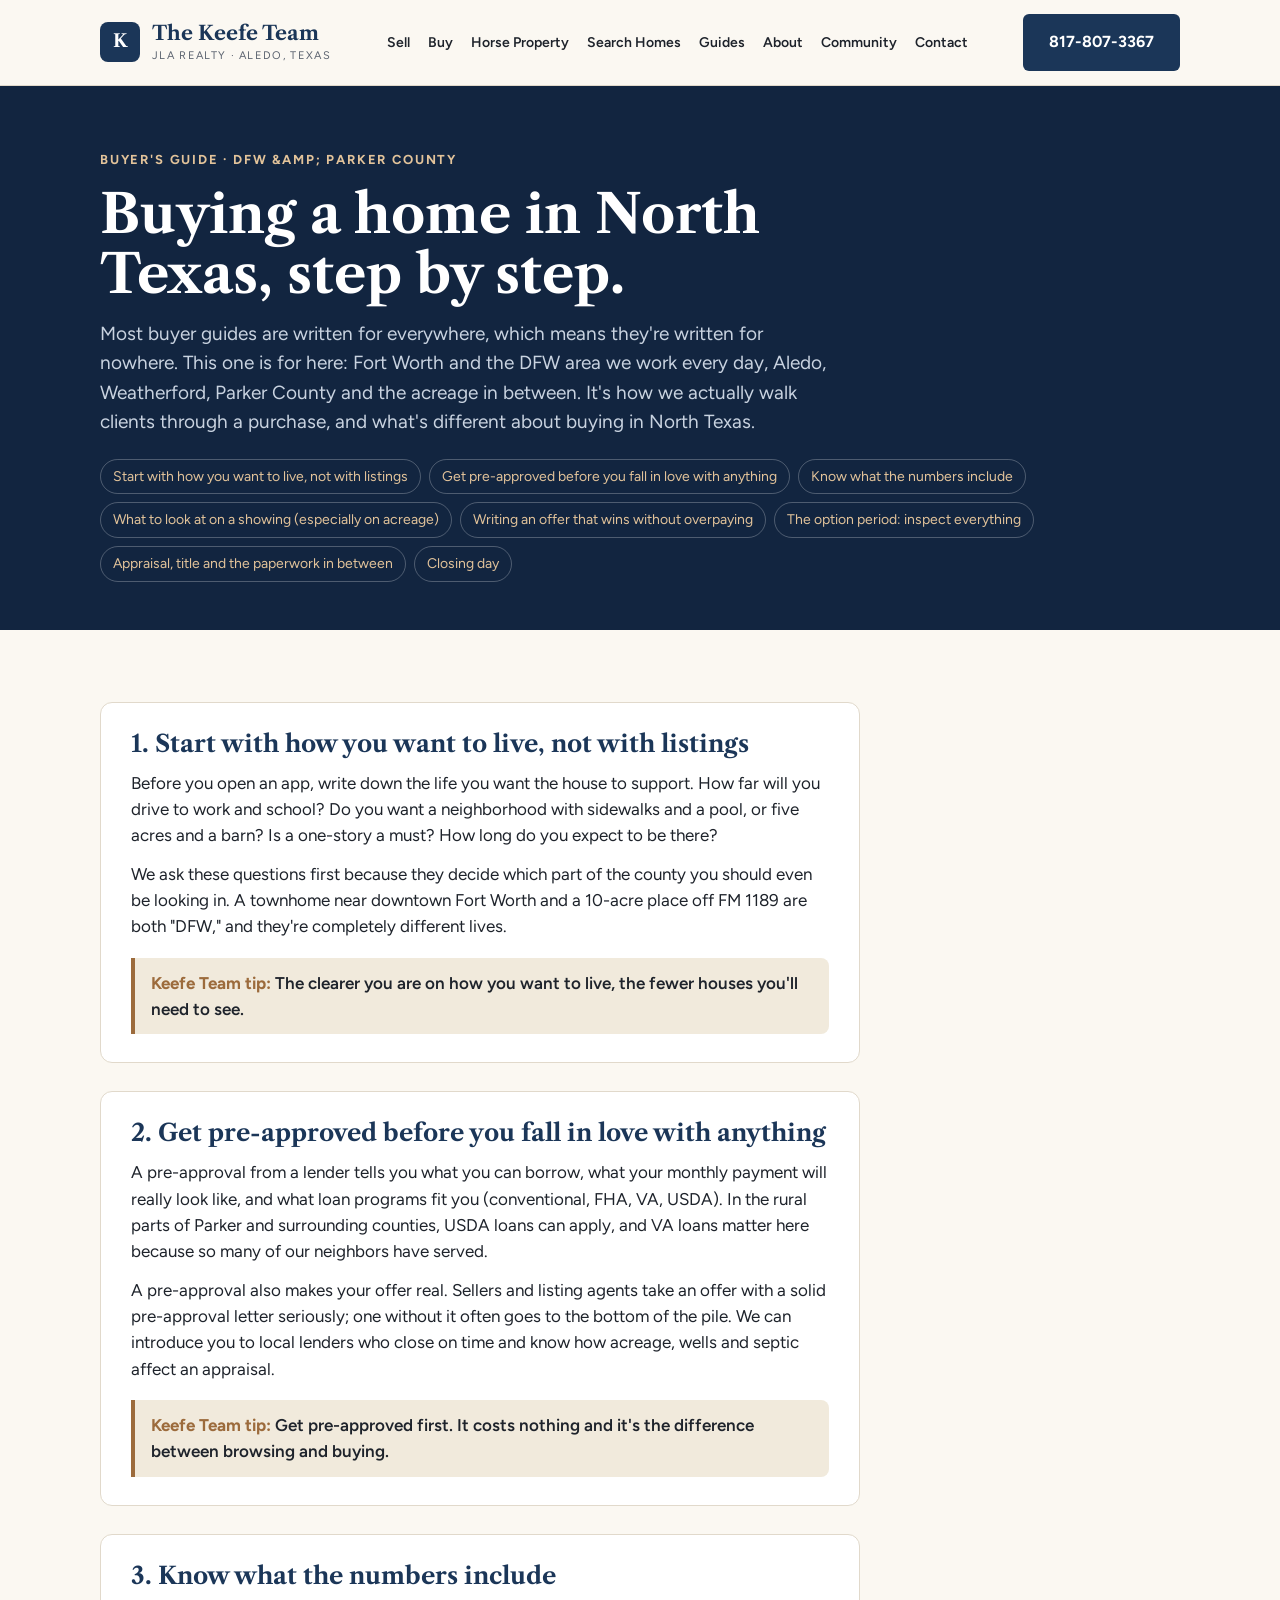
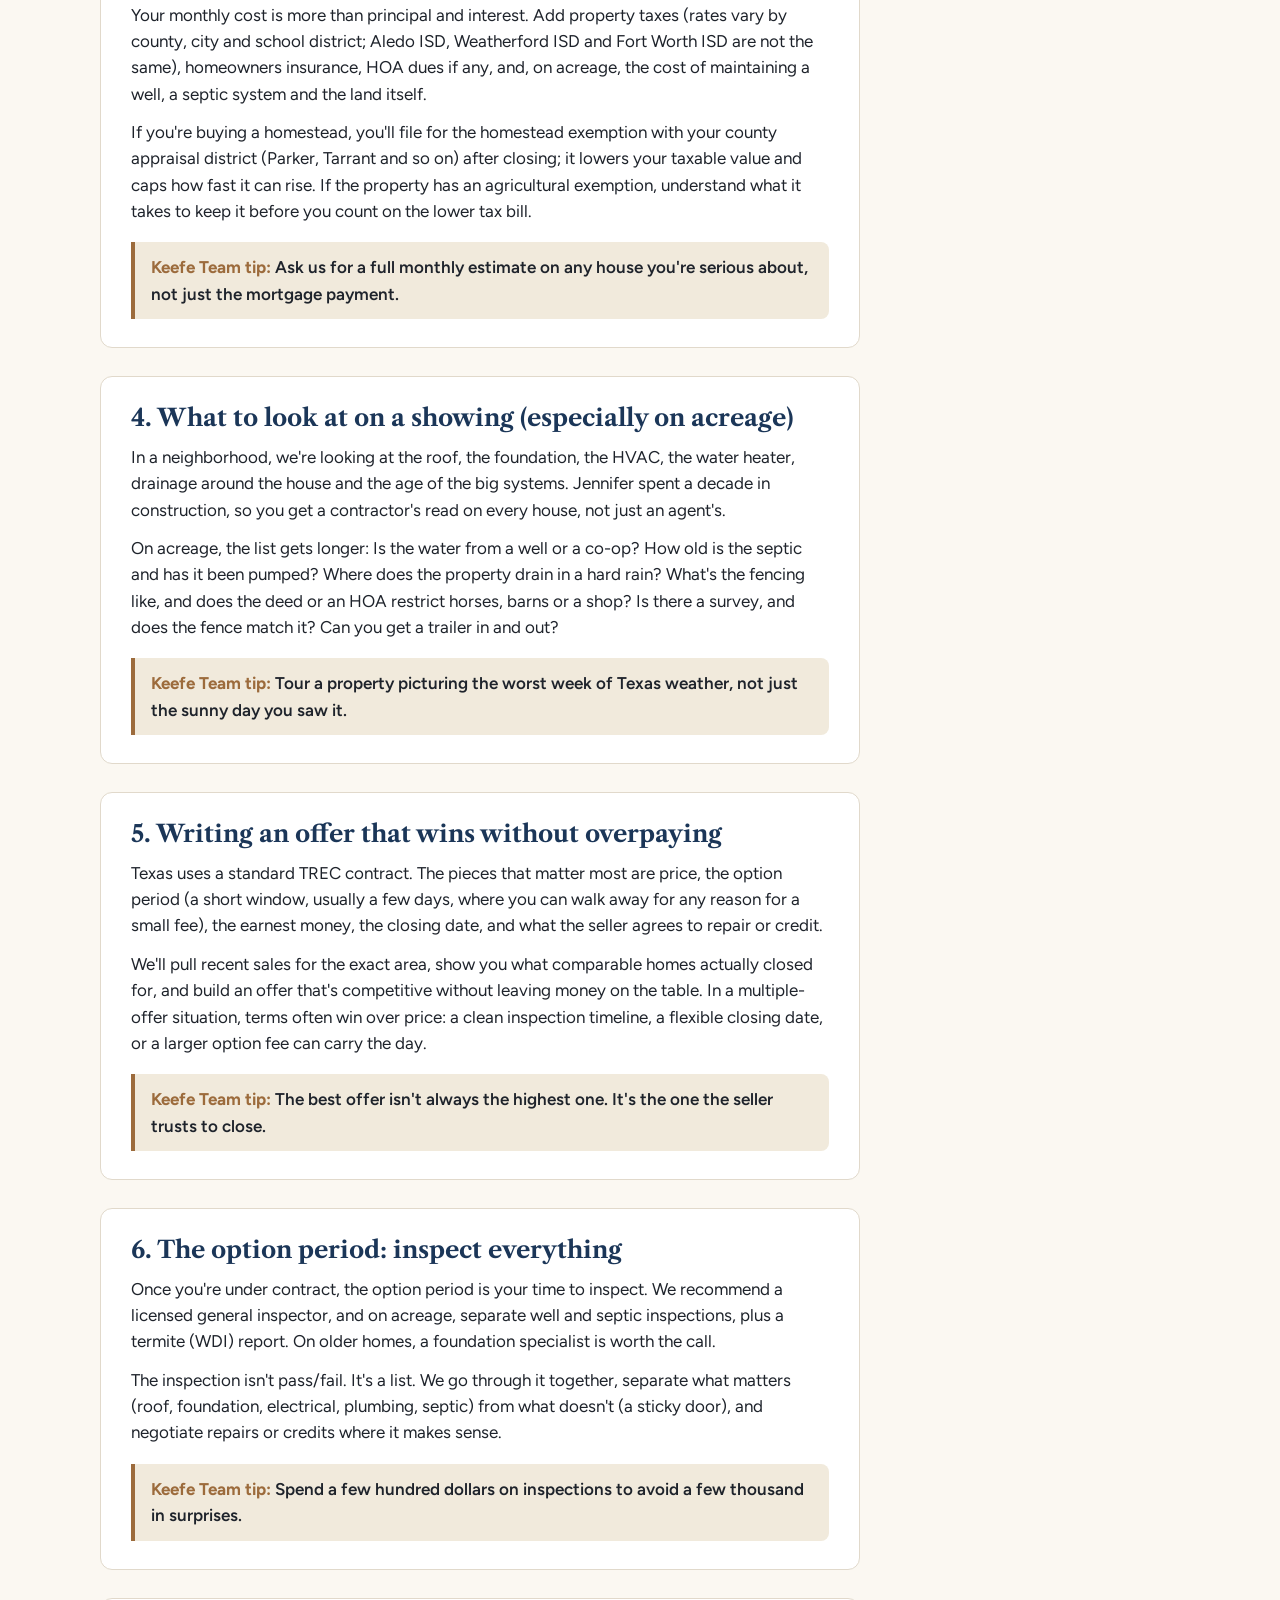
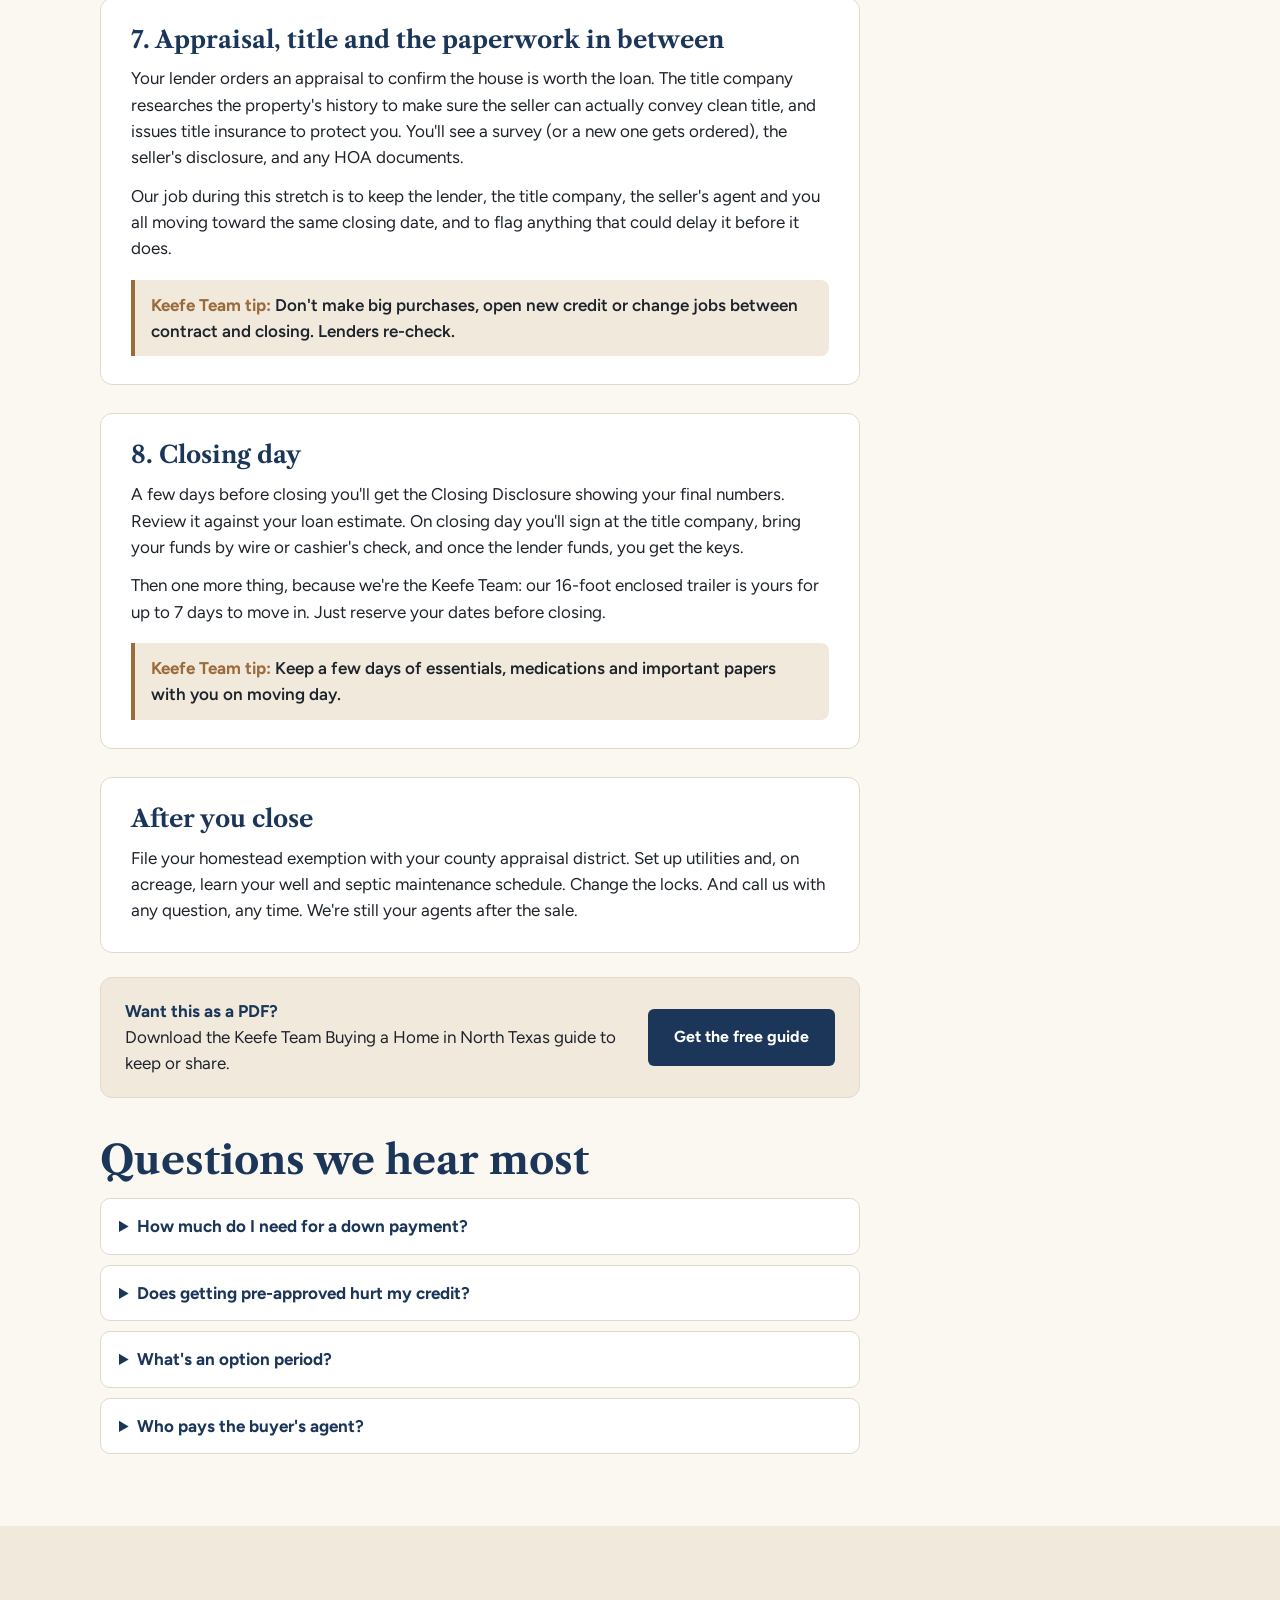
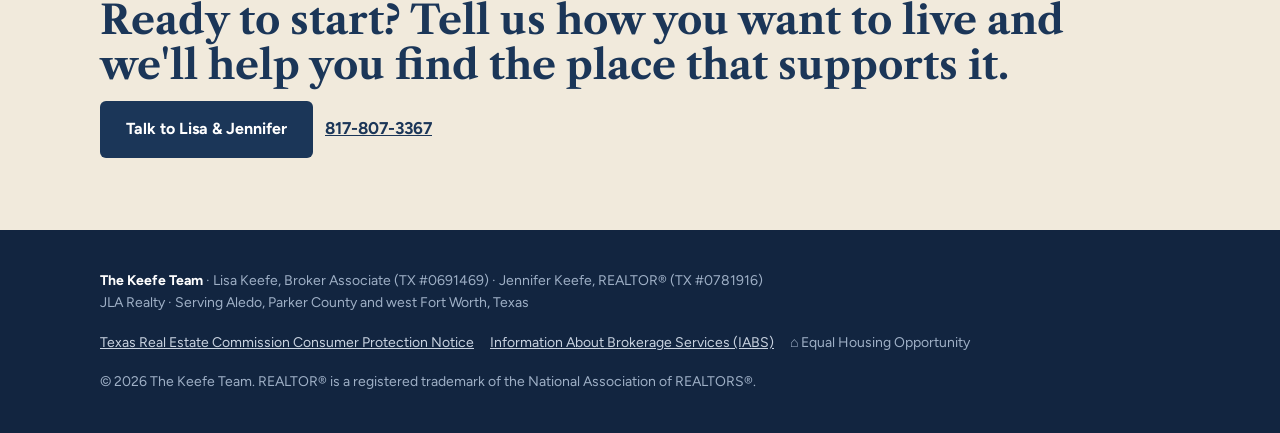
==== buying.html @ 13753e3a "Keefe Team guides: buying, selling, first-horse pages + PDFs; resources hub; Lisa bio Replace JLA bu" ====
<!doctype html>
<html lang="en">
<head>
<meta charset="utf-8">
<!-- Google tag (gtag.js) -->
<script async src="https://www.googletagmanager.com/gtag/js?id=G-CBQDJ9P7MZ"></script>
<script>window.dataLayer=window.dataLayer||[];function gtag(){dataLayer.push(arguments);}gtag('js',new Date());gtag('config','G-CBQDJ9P7MZ');</script>
<meta name="viewport" content="width=device-width, initial-scale=1, viewport-fit=cover">
<title>Buying a Home in North Texas | The Keefe Team</title>
<meta name="description" content="How buying a home works in Fort Worth, Aledo, Weatherford, Parker County and across DFW, from pre-approval to closing day. A step-by-step guide from Lisa and Jennifer Keefe, JLA Realty.">
<meta property="og:type" content="website">
<meta property="og:site_name" content="The Keefe Team">
<meta property="og:title" content="Buying a Home in North Texas | The Keefe Team">
<meta property="og:description" content="How buying a home works in Fort Worth, Aledo, Weatherford, Parker County and across DFW, from pre-approval to closing day. A step-by-step guide from L">
<meta property="og:image" content="https://keefeteamrealty.com/img/og-keefe-team.jpg">
<meta property="og:image:width" content="1200">
<meta property="og:image:height" content="630">
<meta name="twitter:card" content="summary_large_image">
<link rel="canonical" href="https://keefeteamrealty.com/buying">
<link rel="preconnect" href="https://fonts.googleapis.com">
<link rel="stylesheet" href="https://fonts.googleapis.com/css2?family=Libre+Caslon+Text:ital,wght@0,400;0,700;1,400&family=Figtree:wght@400;500;600;700&display=swap">
<link rel="stylesheet" href="/site.css">
<style>
.tips{display:grid;gap:28px;max-width:760px}
.tip{background:var(--white);border:1px solid var(--line);border-radius:12px;padding:28px 30px;display:grid;gap:12px}
.tip h3{color:var(--navy);font-size:24px}
.tip p{color:var(--ink)}
.tip .callout{margin-top:6px;background:var(--cream);border-left:4px solid var(--leather);padding:12px 16px;border-radius:0 8px 8px 0;font-weight:600}
.tip .callout b{color:var(--leather)}
.page-hero{background:var(--navy-deep);color:#fff}
.page-hero .in{padding-block:64px 48px;display:grid;gap:14px}
.page-hero h1{color:#fff;font-size:clamp(34px,5vw,54px)}
.page-hero p{color:#C9D3E0;font-size:19px;max-width:62ch}
.toc{display:flex;flex-wrap:wrap;gap:8px;margin-top:8px}
.toc a{font-size:14px;color:#E2C39A;text-decoration:none;border:1px solid rgba(255,255,255,.25);padding:6px 12px;border-radius:999px}
.guides{display:grid;gap:24px}
.guide{background:var(--white);border:1px solid var(--line);border-radius:12px;padding:28px;display:grid;gap:10px;align-content:start}
.guide .tag{font-size:12px;font-weight:700;letter-spacing:.1em;text-transform:uppercase;color:var(--leather)}
.guide p{color:var(--muted)}
.dl{display:grid;gap:12px}
.dl a{display:block;background:var(--cream);border:1px solid var(--line);padding:14px 18px;border-radius:8px;text-decoration:none;font-weight:700;color:var(--navy)}
#guidegrid{display:grid;grid-template-columns:1fr 1fr;gap:40px;align-items:start}
@media (max-width:860px){#guidegrid{grid-template-columns:1fr}}
.faq{display:grid;gap:10px;max-width:760px}.faq details{background:var(--white);border:1px solid var(--line);border-radius:10px;padding:14px 18px}.faq summary{font-weight:700;color:var(--navy);cursor:pointer}.faq p{margin-top:8px;color:var(--ink)}.dlbox{background:var(--cream);border:1px solid var(--line);border-radius:12px;padding:20px 24px;max-width:760px;display:flex;gap:16px;align-items:center;flex-wrap:wrap;margin-top:24px}.dlbox b{color:var(--navy)}</style>
</head>
<body>
<nav>
  <div class="in">
    <a class="brand" href="/"><span class="mark">K</span><span><b>The Keefe Team</b><small>JLA Realty · Aledo, Texas</small></span></a>
    <ul>
      <li><a href="/#sell">Sell</a></li><li><a href="/#buy">Buy</a></li><li><a href="/horse-property">Horse Property</a></li><li><a href="https://lisakeefe.realtor" target="_blank" rel="noopener">Search Homes</a></li><li><a href="/resources">Guides</a></li><li><a href="/#about">About</a></li><li><a href="/#community">Community</a></li><li><a href="/#contact">Contact</a></li>
    </ul>
    <a class="btn navy call" href="tel:8178073367">817-807-3367</a>
  </div>
</nav>
<header class="page-hero">
  <div class="in">
    <div class="eyebrow" style="color:#E2C39A">Buyer&#x27;s guide · DFW &amp;amp; Parker County</div>
    <h1>Buying a home in North Texas, step by step.</h1>
    <p>Most buyer guides are written for everywhere, which means they&#x27;re written for nowhere. This one is for here: Fort Worth and the DFW area we work every day, Aledo, Weatherford, Parker County and the acreage in between. It&#x27;s how we actually walk clients through a purchase, and what&#x27;s different about buying in North Texas.</p>
    <div class="toc"><a href="#s0">Start with how you want to live, not with listings</a><a href="#s1">Get pre-approved before you fall in love with anything</a><a href="#s2">Know what the numbers include</a><a href="#s3">What to look at on a showing (especially on acreage)</a><a href="#s4">Writing an offer that wins without overpaying</a><a href="#s5">The option period: inspect everything</a><a href="#s6">Appraisal, title and the paperwork in between</a><a href="#s7">Closing day</a></div>
  </div>
</header>
<section class="band">
  <div class="in">
    <div class="tips">
<article class="tip" id="s0"><h3>1. Start with how you want to live, not with listings</h3><p>Before you open an app, write down the life you want the house to support. How far will you drive to work and school? Do you want a neighborhood with sidewalks and a pool, or five acres and a barn? Is a one-story a must? How long do you expect to be there?</p><p>We ask these questions first because they decide which part of the county you should even be looking in. A townhome near downtown Fort Worth and a 10-acre place off FM 1189 are both &quot;DFW,&quot; and they&#x27;re completely different lives.</p><div class="callout"><b>Keefe Team tip:</b> The clearer you are on how you want to live, the fewer houses you&#x27;ll need to see.</div></article>
<article class="tip" id="s1"><h3>2. Get pre-approved before you fall in love with anything</h3><p>A pre-approval from a lender tells you what you can borrow, what your monthly payment will really look like, and what loan programs fit you (conventional, FHA, VA, USDA). In the rural parts of Parker and surrounding counties, USDA loans can apply, and VA loans matter here because so many of our neighbors have served.</p><p>A pre-approval also makes your offer real. Sellers and listing agents take an offer with a solid pre-approval letter seriously; one without it often goes to the bottom of the pile. We can introduce you to local lenders who close on time and know how acreage, wells and septic affect an appraisal.</p><div class="callout"><b>Keefe Team tip:</b> Get pre-approved first. It costs nothing and it&#x27;s the difference between browsing and buying.</div></article>
<article class="tip" id="s2"><h3>3. Know what the numbers include</h3><p>Your monthly cost is more than principal and interest. Add property taxes (rates vary by county, city and school district; Aledo ISD, Weatherford ISD and Fort Worth ISD are not the same), homeowners insurance, HOA dues if any, and, on acreage, the cost of maintaining a well, a septic system and the land itself.</p><p>If you&#x27;re buying a homestead, you&#x27;ll file for the homestead exemption with your county appraisal district (Parker, Tarrant and so on) after closing; it lowers your taxable value and caps how fast it can rise. If the property has an agricultural exemption, understand what it takes to keep it before you count on the lower tax bill.</p><div class="callout"><b>Keefe Team tip:</b> Ask us for a full monthly estimate on any house you&#x27;re serious about, not just the mortgage payment.</div></article>
<article class="tip" id="s3"><h3>4. What to look at on a showing (especially on acreage)</h3><p>In a neighborhood, we&#x27;re looking at the roof, the foundation, the HVAC, the water heater, drainage around the house and the age of the big systems. Jennifer spent a decade in construction, so you get a contractor&#x27;s read on every house, not just an agent&#x27;s.</p><p>On acreage, the list gets longer: Is the water from a well or a co-op? How old is the septic and has it been pumped? Where does the property drain in a hard rain? What&#x27;s the fencing like, and does the deed or an HOA restrict horses, barns or a shop? Is there a survey, and does the fence match it? Can you get a trailer in and out?</p><div class="callout"><b>Keefe Team tip:</b> Tour a property picturing the worst week of Texas weather, not just the sunny day you saw it.</div></article>
<article class="tip" id="s4"><h3>5. Writing an offer that wins without overpaying</h3><p>Texas uses a standard TREC contract. The pieces that matter most are price, the option period (a short window, usually a few days, where you can walk away for any reason for a small fee), the earnest money, the closing date, and what the seller agrees to repair or credit.</p><p>We&#x27;ll pull recent sales for the exact area, show you what comparable homes actually closed for, and build an offer that&#x27;s competitive without leaving money on the table. In a multiple-offer situation, terms often win over price: a clean inspection timeline, a flexible closing date, or a larger option fee can carry the day.</p><div class="callout"><b>Keefe Team tip:</b> The best offer isn&#x27;t always the highest one. It&#x27;s the one the seller trusts to close.</div></article>
<article class="tip" id="s5"><h3>6. The option period: inspect everything</h3><p>Once you&#x27;re under contract, the option period is your time to inspect. We recommend a licensed general inspector, and on acreage, separate well and septic inspections, plus a termite (WDI) report. On older homes, a foundation specialist is worth the call.</p><p>The inspection isn&#x27;t pass/fail. It&#x27;s a list. We go through it together, separate what matters (roof, foundation, electrical, plumbing, septic) from what doesn&#x27;t (a sticky door), and negotiate repairs or credits where it makes sense.</p><div class="callout"><b>Keefe Team tip:</b> Spend a few hundred dollars on inspections to avoid a few thousand in surprises.</div></article>
<article class="tip" id="s6"><h3>7. Appraisal, title and the paperwork in between</h3><p>Your lender orders an appraisal to confirm the house is worth the loan. The title company researches the property&#x27;s history to make sure the seller can actually convey clean title, and issues title insurance to protect you. You&#x27;ll see a survey (or a new one gets ordered), the seller&#x27;s disclosure, and any HOA documents.</p><p>Our job during this stretch is to keep the lender, the title company, the seller&#x27;s agent and you all moving toward the same closing date, and to flag anything that could delay it before it does.</p><div class="callout"><b>Keefe Team tip:</b> Don&#x27;t make big purchases, open new credit or change jobs between contract and closing. Lenders re-check.</div></article>
<article class="tip" id="s7"><h3>8. Closing day</h3><p>A few days before closing you&#x27;ll get the Closing Disclosure showing your final numbers. Review it against your loan estimate. On closing day you&#x27;ll sign at the title company, bring your funds by wire or cashier&#x27;s check, and once the lender funds, you get the keys.</p><p>Then one more thing, because we&#x27;re the Keefe Team: our 16-foot enclosed trailer is yours for up to 7 days to move in. Just reserve your dates before closing.</p><div class="callout"><b>Keefe Team tip:</b> Keep a few days of essentials, medications and important papers with you on moving day.</div></article>
<article class="tip" id="s8"><h3>After you close</h3><p>File your homestead exemption with your county appraisal district. Set up utilities and, on acreage, learn your well and septic maintenance schedule. Change the locks. And call us with any question, any time. We&#x27;re still your agents after the sale.</p></article>
    </div>
    <div class="dlbox"><div style="flex:1;min-width:220px"><b>Want this as a PDF?</b><br><span class="small">Download the Keefe Team Buying a Home in North Texas guide to keep or share.</span></div><a class="btn navy" href="/guides">Get the free guide</a></div>
    <h2 style="margin-top:40px;color:var(--navy)">Questions we hear most</h2>
    <div class="faq" style="margin-top:16px"><details><summary>How much do I need for a down payment?</summary><p>It depends on the loan. VA loans can be zero down for eligible veterans, USDA can be zero down in eligible rural areas, FHA is as low as 3.5%, and conventional loans start around 3–5%. Plan separately for closing costs, usually 2–3% of the price, and for inspections and moving.</p></details><details><summary>Does getting pre-approved hurt my credit?</summary><p>A mortgage credit pull is a small, temporary dip, and multiple mortgage inquiries within a short window count as one. Getting pre-approved is far less costly than making an offer you can&#x27;t back up.</p></details><details><summary>What&#x27;s an option period?</summary><p>A negotiated number of days after the contract is signed during which you can terminate for any reason and keep your earnest money. You pay a small option fee for that right. It&#x27;s when inspections happen.</p></details><details><summary>Who pays the buyer&#x27;s agent?</summary><p>That&#x27;s set out in the buyer representation agreement we sign before we start showing homes, and it&#x27;s often negotiated as part of the offer. We&#x27;ll walk you through it before you commit to anything.</p></details></div>
  </div>
</section>
<section class="band" style="background:var(--cream)">
  <div class="in" style="display:grid;gap:14px">
    <h2 style="color:var(--navy)">Ready to start? Tell us how you want to live and we&#x27;ll help you find the place that supports it.</h2>
    <p><a class="btn navy" href="/#contact">Talk to Lisa &amp; Jennifer</a> &nbsp; <a href="tel:8178073367" style="font-weight:700">817-807-3367</a></p>
  </div>
</section>
<footer>
  <div class="in">
    <div><b style="color:#fff">The Keefe Team</b> · Lisa Keefe, Broker Associate (TX #0691469) · Jennifer Keefe, REALTOR® (TX #0781916)<br>JLA Realty · Serving Aledo, Parker County and west Fort Worth, Texas</div>
    <div class="legal">
      <a href="https://www.trec.texas.gov/forms/consumer-protection-notice" target="_blank" rel="noopener">Texas Real Estate Commission Consumer Protection Notice</a>
      <a href="/iabs-consumer-protection-notice.pdf" target="_blank" rel="noopener">Information About Brokerage Services (IABS)</a>
      <span class="eho">⌂ Equal Housing Opportunity</span>
    </div>
    <div>© 2026 The Keefe Team. REALTOR® is a registered trademark of the National Association of REALTORS®.</div>
  </div>
</footer>
</body>
</html>
---- site.css ----
/* Layout: full-width bands, 1120px inner column, alternating paper/navy sections */
:root{
  --navy:#1B3658; --navy-deep:#122540; --paper:#FBF8F2; --cream:#F1EADC; --ink:#1E232B; --muted:#5C6470;
  --leather:#9C6B3C; --leather-dk:#7A5230; --line:#E1D9CB; --white:#fff;
  --display:"Libre Caslon Text",Georgia,serif; --body:"Figtree",-apple-system,"Segoe UI",sans-serif;
}
*{box-sizing:border-box}
html{scroll-behavior:smooth}
body{margin:0;background:var(--paper);color:var(--ink);font-family:var(--body);font-size:17px;line-height:1.55}
img{max-width:100%;display:block}
a{color:var(--navy)}
h1,h2,h3{font-family:var(--display);line-height:1.12;margin:0;text-wrap:balance;font-weight:700}
h2{font-size:clamp(28px,4vw,40px)}
h3{font-size:22px}
p{margin:0}
.in{max-width:1120px;margin:0 auto;padding-left:max(20px,env(safe-area-inset-left,0px));padding-right:max(20px,env(safe-area-inset-right,0px))}
.band{padding-block:72px}
.band.tight{padding-block:48px}
.eyebrow{font-size:13px;font-weight:700;letter-spacing:.14em;text-transform:uppercase;color:var(--leather)}
.navy .eyebrow{color:#D8B98F}
.navy{background:var(--navy);color:#EEF2F7}
.navy h2,.navy h3{color:#fff}
.btn{display:inline-block;padding:14px 24px;border-radius:6px;font-weight:700;text-decoration:none;font-size:16px;border:2px solid transparent}
.btn.primary{background:var(--leather);color:#fff}
.btn.primary:hover{background:var(--leather-dk)}
.btn.ghost{border-color:currentColor;color:inherit}
.btn.navy{background:var(--navy);color:#fff}
.lede{font-size:19px;color:var(--muted);max-width:62ch}
.navy .lede{color:#C9D3E0}
.grid{display:grid;gap:24px}
.g2{grid-template-columns:repeat(auto-fit,minmax(280px,1fr))}
.g3{grid-template-columns:repeat(auto-fit,minmax(260px,1fr))}
.g4{grid-template-columns:repeat(auto-fit,minmax(220px,1fr))}
.stack{display:grid;gap:16px}
.photo{background:linear-gradient(135deg,#C9B9A0,#8E7A5F);border-radius:8px;aspect-ratio:4/3;max-width:100%;display:grid;place-items:center;color:#fff;font-weight:600;text-align:center;padding:16px;font-size:14px;letter-spacing:.04em}
.photo.tall{aspect-ratio:3/4}
.photo.wide{aspect-ratio:16/9}

/* nav */
nav{position:sticky;top:0;z-index:20;background:rgba(251,248,242,.94);backdrop-filter:blur(8px);border-bottom:1px solid var(--line)}
nav .in{display:flex;align-items:center;justify-content:space-between;gap:16px;padding-block:14px}
.brand{display:flex;align-items:center;gap:12px;text-decoration:none;color:var(--navy)}
.brand .mark{width:40px;height:40px;border-radius:8px;background:var(--navy);display:grid;place-items:center;color:#fff;font-family:var(--display);font-weight:700;font-size:18px}
.brand b{font-family:var(--display);font-size:20px;line-height:1}
.brand small{display:block;white-space:nowrap;font-size:11px;letter-spacing:.12em;text-transform:uppercase;color:var(--muted);font-family:var(--body)}
nav ul{display:flex;gap:18px;list-style:none;margin:0;padding:0;font-weight:600;font-size:14px}
nav ul a{text-decoration:none;color:var(--ink)}
nav .call{white-space:nowrap}
@media (max-width:860px){nav ul{display:none}}

/* hero */
.hero{background:var(--navy-deep);color:#fff;position:relative;overflow:hidden}
.hero .in{display:grid;grid-template-columns:1.1fr .9fr;gap:48px;align-items:center;padding-block:80px}
.hero h1{font-size:clamp(36px,5.6vw,62px);color:#fff}
.hero h1 em{font-style:italic;color:#E2C39A}
.hero p.lede{color:#C9D3E0;margin-top:20px}
.hero .cta{display:flex;flex-wrap:wrap;gap:12px;margin-top:32px}
.hero .ghost{color:#fff}
.hero-img{width:100%;height:auto;border-radius:10px;box-shadow:0 30px 60px rgba(0,0,0,.35);object-fit:cover}
.portrait{width:100%;height:auto;border-radius:10px;aspect-ratio:3/4;object-fit:cover}
.strip{display:grid;grid-template-columns:repeat(4,1fr);gap:12px;margin-top:36px}
.strip img{width:100%;height:100%;aspect-ratio:1;object-fit:cover;border-radius:8px}
.strip figure{margin:0;display:grid;gap:8px}
.strip figcaption{font-size:13px;color:#C9D3E0}
@media (max-width:860px){.strip{grid-template-columns:repeat(2,1fr)}}
.band-photo{position:relative;background:url(/img/sunset-horses.jpg) center/cover no-repeat;min-height:320px;display:grid;align-items:end}
.band-photo .in{padding-block:40px;color:#fff;text-shadow:0 2px 12px rgba(0,0,0,.6)}
.band-photo h2{color:#fff}
.areas-line{margin-top:28px;font-size:14px;color:#9FB0C6;letter-spacing:.04em}
@media (max-width:860px){.hero .in{grid-template-columns:1fr;padding-block:56px}.hero-img{aspect-ratio:4/3;max-height:420px}}

/* trailer */
.trailer{background:var(--cream);border-block:1px solid var(--line)}
.trailer .in{display:grid;grid-template-columns:1fr 1fr;gap:40px;align-items:center;padding-block:56px}
.trailer h2{color:var(--navy)}
.trailer ul{margin:18px 0 0;padding-left:20px;display:grid;gap:8px}
.badge{display:inline-block;background:var(--leather);color:#fff;font-weight:700;font-size:13px;letter-spacing:.1em;text-transform:uppercase;padding:6px 12px;border-radius:4px;margin-bottom:14px}
@media (max-width:860px){.trailer .in{grid-template-columns:1fr}}

/* services */
.card{background:var(--white);border:1px solid var(--line);border-radius:10px;padding:28px;display:grid;gap:10px;align-content:start}
.card .ico{width:44px;height:44px;border-radius:10px;background:var(--cream);display:grid;place-items:center;color:var(--leather)}
.card p{color:var(--muted);font-size:16px}

/* about */
.about .in{display:grid;grid-template-columns:1fr 1fr;gap:48px;align-items:start}
.person{display:grid;gap:16px}
.person .role{font-size:14px;color:var(--leather);font-weight:700;letter-spacing:.08em;text-transform:uppercase}
.person p{color:var(--muted)}
.lic{font-size:13px;color:var(--muted)}
@media (max-width:860px){.about .in{grid-template-columns:1fr}}

/* community */
.community .grid{margin-top:36px}
.community .card{background:rgba(255,255,255,.06);border-color:rgba(255,255,255,.14)}
.community .card p{color:#C9D3E0}
.community .card .ico{background:rgba(255,255,255,.1);color:#E2C39A}

/* stories */
.quote{background:var(--white);border-left:4px solid var(--leather);padding:24px 28px;border-radius:0 10px 10px 0;display:grid;gap:10px}
.quote p{font-family:var(--display);font-size:19px;line-height:1.45}
.quote small{color:var(--muted);font-weight:600}

/* reviews */
.stars{color:#D9A441;letter-spacing:2px;font-size:18px}
.review{background:var(--white);border:1px solid var(--line);border-radius:10px;padding:24px;display:grid;gap:10px}
.review p{color:var(--ink)}
.review small{color:var(--muted)}

/* areas */
.chips{display:flex;flex-wrap:wrap;gap:10px;margin-top:24px}
.chip{background:var(--white);border:1px solid var(--line);padding:10px 16px;border-radius:999px;font-weight:600;font-size:15px}

/* contact */
.contact .in{display:grid;grid-template-columns:1fr 1.1fr;gap:48px;align-items:start}
form{display:grid;gap:14px;background:#fff;color:var(--ink);padding:28px;border-radius:12px}
form label{display:grid;gap:6px;font-weight:600;font-size:15px}
form input,form select,form textarea{font:inherit;padding:12px;border:1px solid var(--line);border-radius:6px;width:100%}
form textarea{min-height:110px;resize:vertical}
form .row{display:grid;grid-template-columns:1fr 1fr;gap:14px}
.direct{display:grid;gap:18px}
.direct a{color:#fff;font-weight:700;text-decoration:none;font-size:22px;font-family:var(--display)}
.social{display:flex;flex-wrap:wrap;gap:12px}
.social a{font-size:15px;color:#C9D3E0;text-decoration:none;border:1px solid rgba(255,255,255,.25);padding:8px 14px;border-radius:999px}
#thanks{display:none;background:var(--cream);padding:24px;border-radius:12px;color:var(--ink)}
@media (max-width:860px){.contact .in{grid-template-columns:1fr}form .row{grid-template-columns:1fr}}

/* footer */
footer{background:var(--navy-deep);color:#9FB0C6;font-size:14px;padding-block:40px}
footer .in{display:grid;gap:18px}
footer a{color:#C9D3E0}
.legal{display:flex;flex-wrap:wrap;gap:16px;align-items:center}
.eho{display:inline-flex;align-items:center;gap:8px}
@media (prefers-reduced-motion:reduce){html{scroll-behavior:auto}}
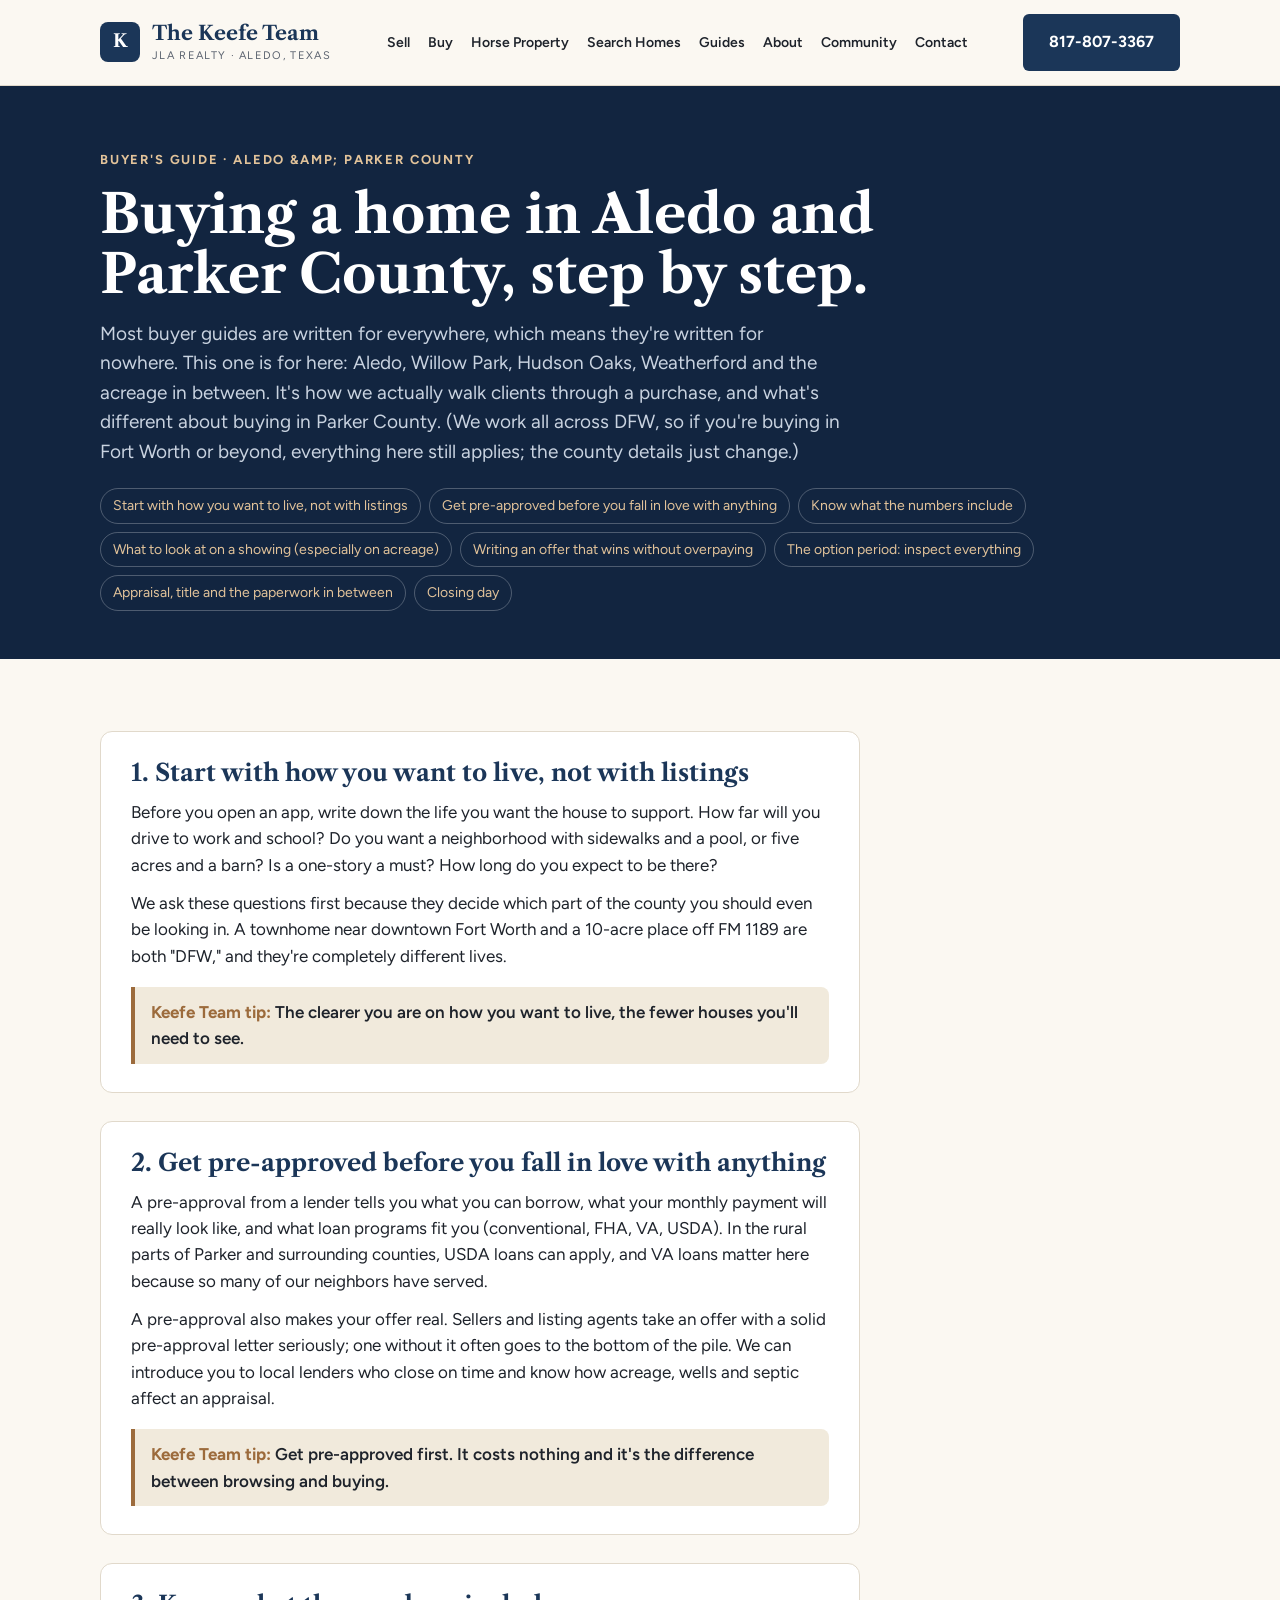
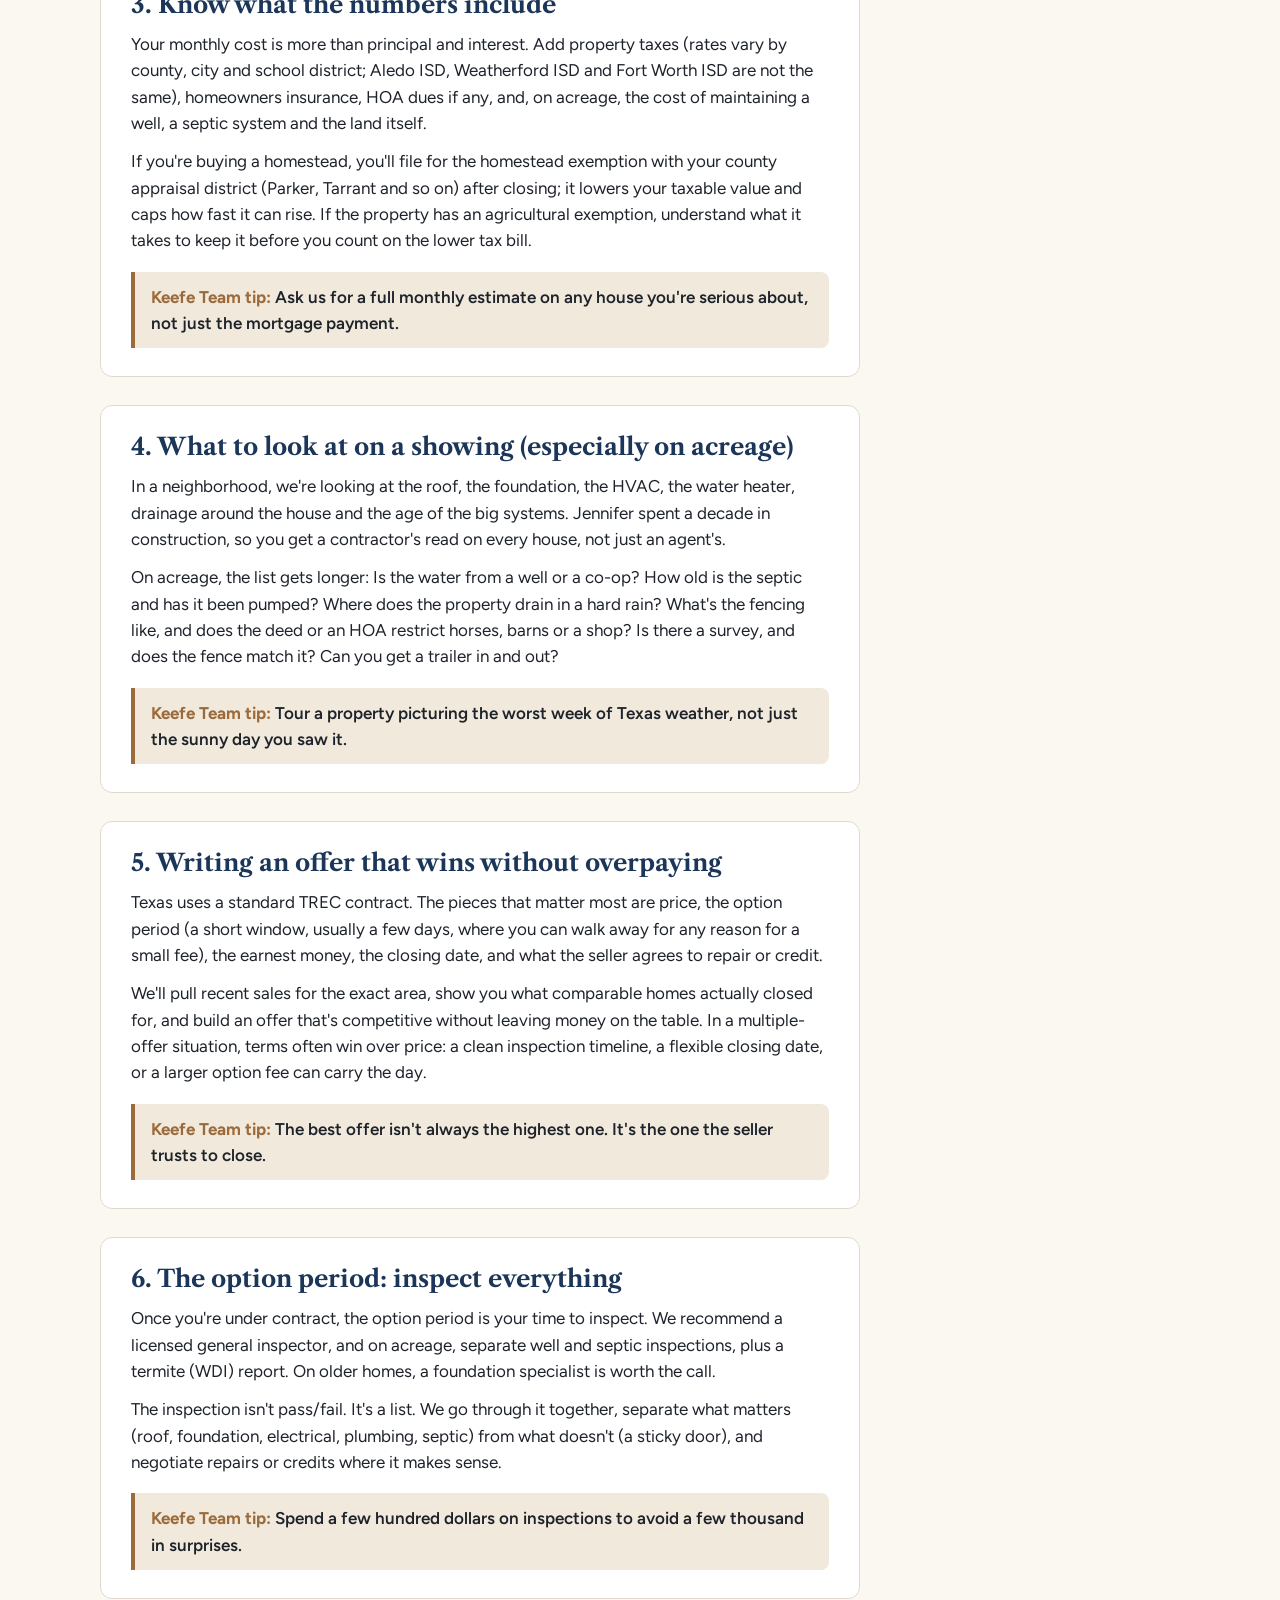
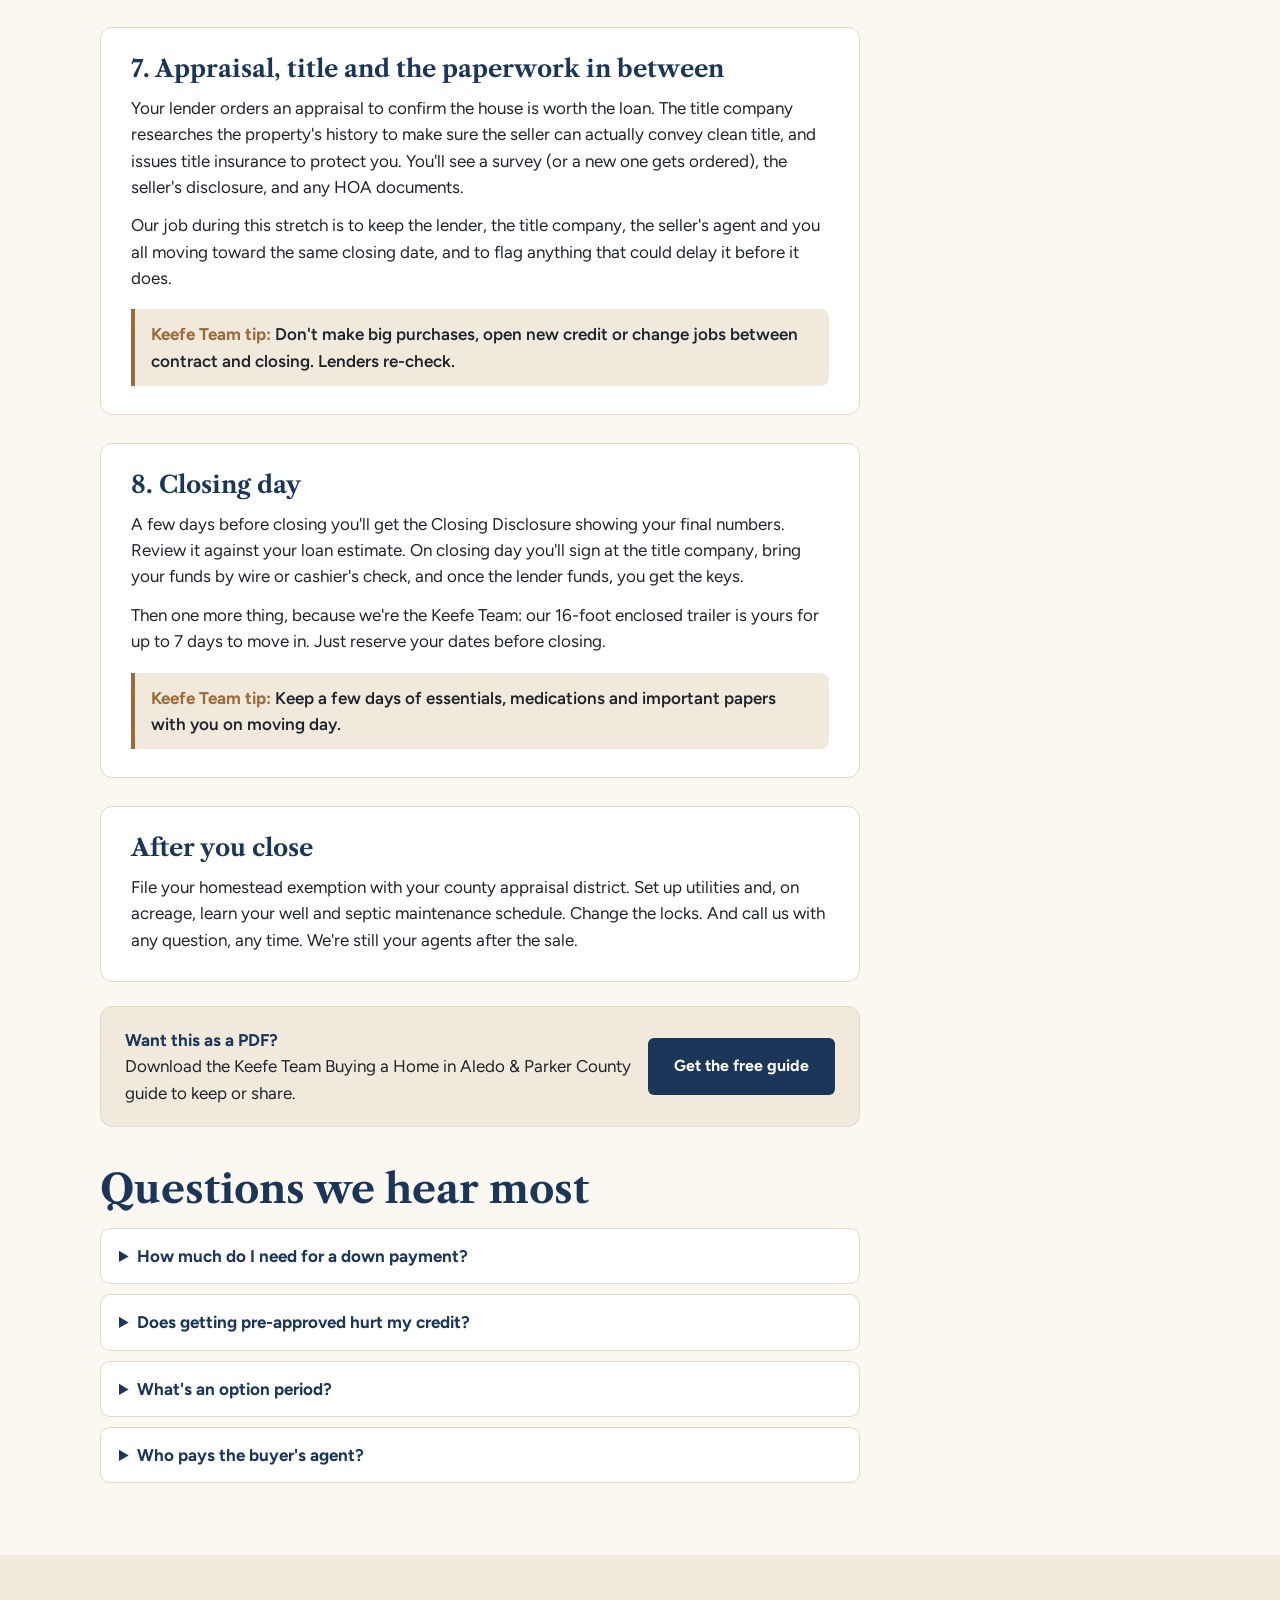
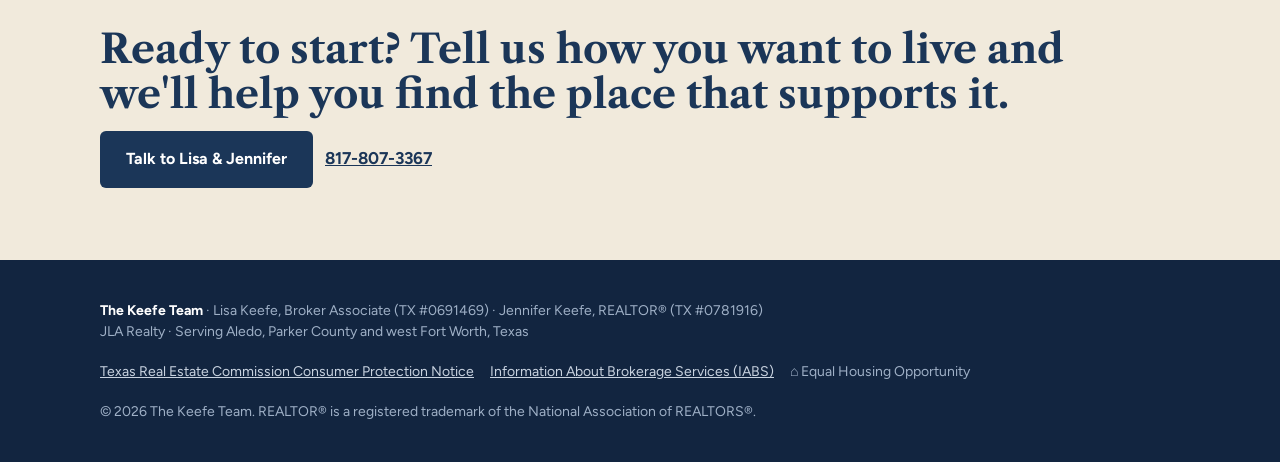
==== commit cf026958: "Guides: local titles (Aledo & Parker County) with DFW line in body Co-Authored-By: Claude Fable 5.1 " ====
--- a/buying.html
+++ b/buying.html
@@ -6,12 +6,12 @@
 <script async src="https://www.googletagmanager.com/gtag/js?id=G-CBQDJ9P7MZ"></script>
 <script>window.dataLayer=window.dataLayer||[];function gtag(){dataLayer.push(arguments);}gtag('js',new Date());gtag('config','G-CBQDJ9P7MZ');</script>
 <meta name="viewport" content="width=device-width, initial-scale=1, viewport-fit=cover">
-<title>Buying a Home in North Texas | The Keefe Team</title>
-<meta name="description" content="How buying a home works in Fort Worth, Aledo, Weatherford, Parker County and across DFW, from pre-approval to closing day. A step-by-step guide from Lisa and Jennifer Keefe, JLA Realty.">
+<title>Buying a Home in Aledo & Parker County | The Keefe Team</title>
+<meta name="description" content="How buying a home works in Aledo, Willow Park, Weatherford and Parker County, Texas, from pre-approval to closing day, from two agents who also work across DFW. A step-by-step guide from Lisa and Jennifer Keefe, JLA Realty.">
 <meta property="og:type" content="website">
 <meta property="og:site_name" content="The Keefe Team">
-<meta property="og:title" content="Buying a Home in North Texas | The Keefe Team">
-<meta property="og:description" content="How buying a home works in Fort Worth, Aledo, Weatherford, Parker County and across DFW, from pre-approval to closing day. A step-by-step guide from L">
+<meta property="og:title" content="Buying a Home in Aledo &amp; Parker County | The Keefe Team">
+<meta property="og:description" content="How buying a home works in Aledo, Willow Park, Weatherford and Parker County, Texas, from pre-approval to closing day, from two agents who also work a">
 <meta property="og:image" content="https://keefeteamrealty.com/img/og-keefe-team.jpg">
 <meta property="og:image:width" content="1200">
 <meta property="og:image:height" content="630">
@@ -55,9 +55,9 @@
 </nav>
 <header class="page-hero">
   <div class="in">
-    <div class="eyebrow" style="color:#E2C39A">Buyer&#x27;s guide · DFW &amp;amp; Parker County</div>
-    <h1>Buying a home in North Texas, step by step.</h1>
-    <p>Most buyer guides are written for everywhere, which means they&#x27;re written for nowhere. This one is for here: Fort Worth and the DFW area we work every day, Aledo, Weatherford, Parker County and the acreage in between. It&#x27;s how we actually walk clients through a purchase, and what&#x27;s different about buying in North Texas.</p>
+    <div class="eyebrow" style="color:#E2C39A">Buyer&#x27;s guide · Aledo &amp;amp; Parker County</div>
+    <h1>Buying a home in Aledo and Parker County, step by step.</h1>
+    <p>Most buyer guides are written for everywhere, which means they&#x27;re written for nowhere. This one is for here: Aledo, Willow Park, Hudson Oaks, Weatherford and the acreage in between. It&#x27;s how we actually walk clients through a purchase, and what&#x27;s different about buying in Parker County. (We work all across DFW, so if you&#x27;re buying in Fort Worth or beyond, everything here still applies; the county details just change.)</p>
     <div class="toc"><a href="#s0">Start with how you want to live, not with listings</a><a href="#s1">Get pre-approved before you fall in love with anything</a><a href="#s2">Know what the numbers include</a><a href="#s3">What to look at on a showing (especially on acreage)</a><a href="#s4">Writing an offer that wins without overpaying</a><a href="#s5">The option period: inspect everything</a><a href="#s6">Appraisal, title and the paperwork in between</a><a href="#s7">Closing day</a></div>
   </div>
 </header>
@@ -74,7 +74,7 @@
 <article class="tip" id="s7"><h3>8. Closing day</h3><p>A few days before closing you&#x27;ll get the Closing Disclosure showing your final numbers. Review it against your loan estimate. On closing day you&#x27;ll sign at the title company, bring your funds by wire or cashier&#x27;s check, and once the lender funds, you get the keys.</p><p>Then one more thing, because we&#x27;re the Keefe Team: our 16-foot enclosed trailer is yours for up to 7 days to move in. Just reserve your dates before closing.</p><div class="callout"><b>Keefe Team tip:</b> Keep a few days of essentials, medications and important papers with you on moving day.</div></article>
 <article class="tip" id="s8"><h3>After you close</h3><p>File your homestead exemption with your county appraisal district. Set up utilities and, on acreage, learn your well and septic maintenance schedule. Change the locks. And call us with any question, any time. We&#x27;re still your agents after the sale.</p></article>
     </div>
-    <div class="dlbox"><div style="flex:1;min-width:220px"><b>Want this as a PDF?</b><br><span class="small">Download the Keefe Team Buying a Home in North Texas guide to keep or share.</span></div><a class="btn navy" href="/guides">Get the free guide</a></div>
+    <div class="dlbox"><div style="flex:1;min-width:220px"><b>Want this as a PDF?</b><br><span class="small">Download the Keefe Team Buying a Home in Aledo &amp; Parker County guide to keep or share.</span></div><a class="btn navy" href="/guides">Get the free guide</a></div>
     <h2 style="margin-top:40px;color:var(--navy)">Questions we hear most</h2>
     <div class="faq" style="margin-top:16px"><details><summary>How much do I need for a down payment?</summary><p>It depends on the loan. VA loans can be zero down for eligible veterans, USDA can be zero down in eligible rural areas, FHA is as low as 3.5%, and conventional loans start around 3–5%. Plan separately for closing costs, usually 2–3% of the price, and for inspections and moving.</p></details><details><summary>Does getting pre-approved hurt my credit?</summary><p>A mortgage credit pull is a small, temporary dip, and multiple mortgage inquiries within a short window count as one. Getting pre-approved is far less costly than making an offer you can&#x27;t back up.</p></details><details><summary>What&#x27;s an option period?</summary><p>A negotiated number of days after the contract is signed during which you can terminate for any reason and keep your earnest money. You pay a small option fee for that right. It&#x27;s when inspections happen.</p></details><details><summary>Who pays the buyer&#x27;s agent?</summary><p>That&#x27;s set out in the buyer representation agreement we sign before we start showing homes, and it&#x27;s often negotiated as part of the offer. We&#x27;ll walk you through it before you commit to anything.</p></details></div>
   </div>
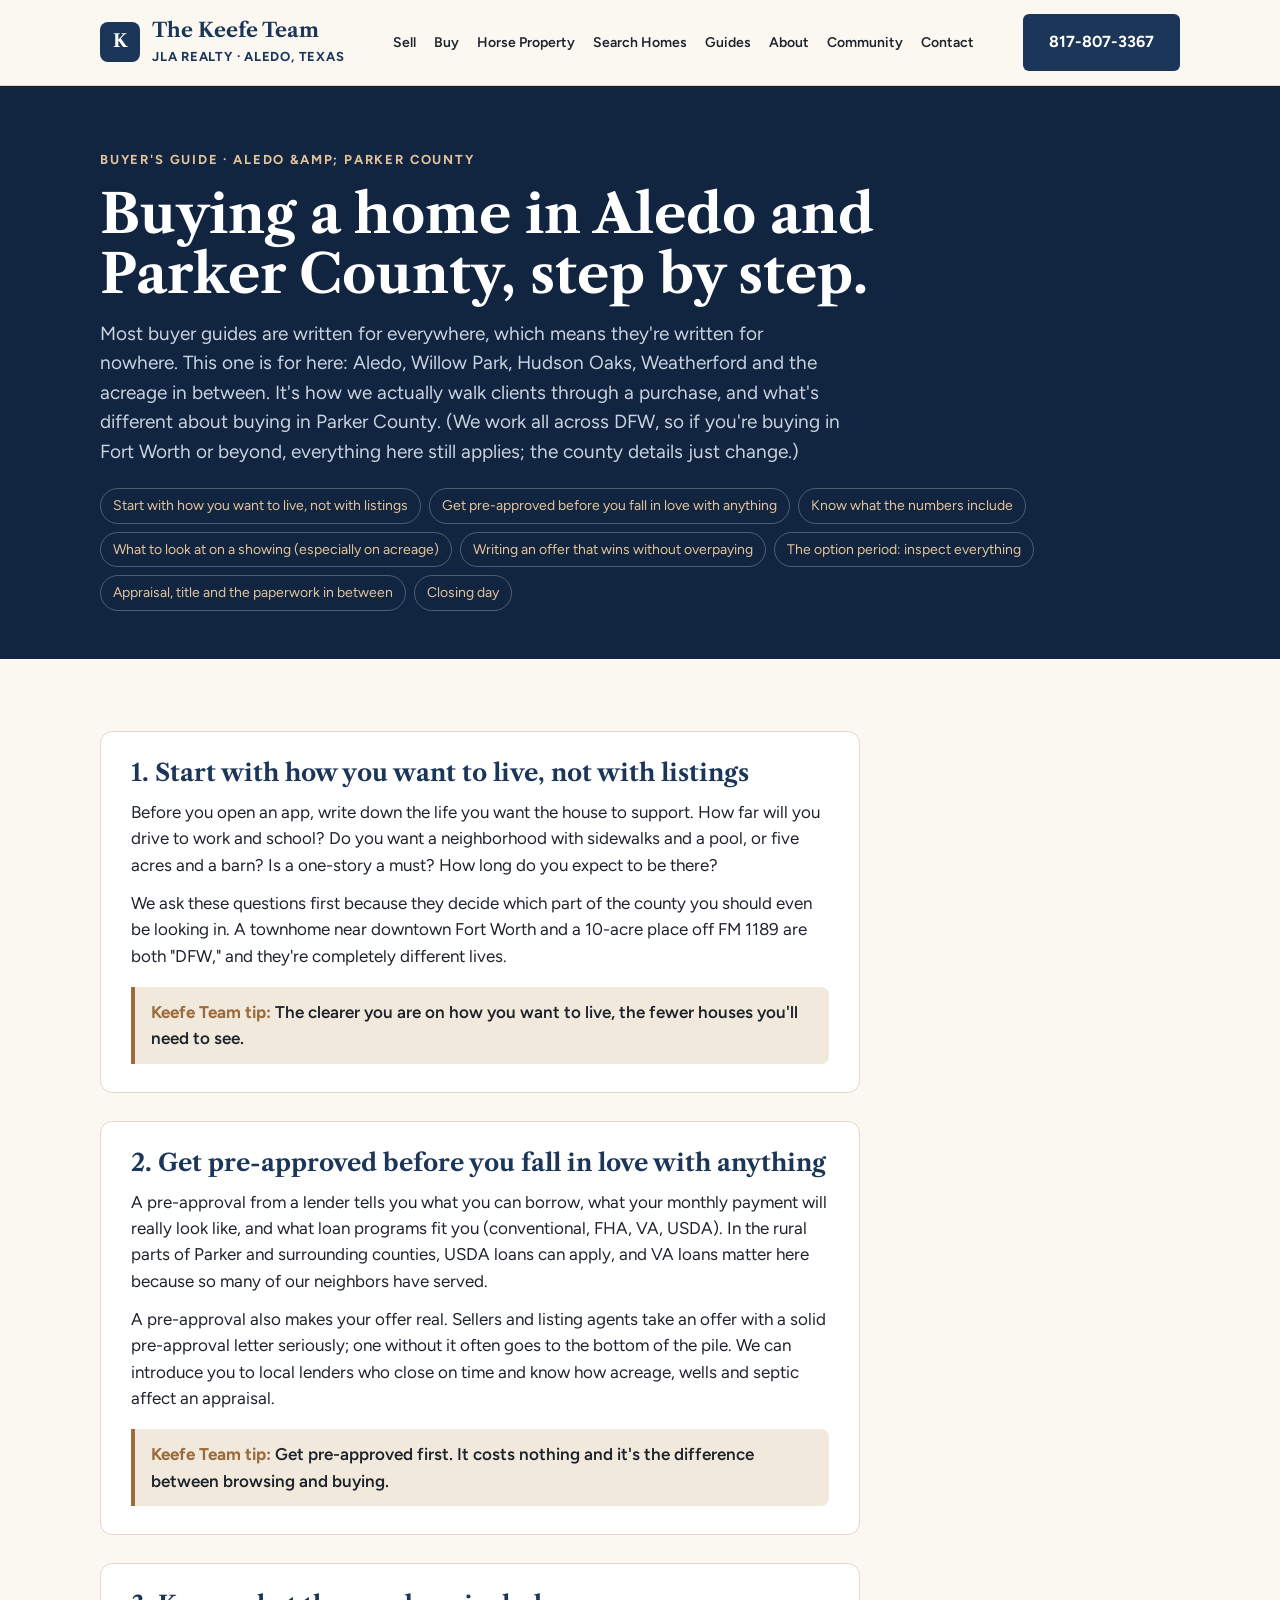
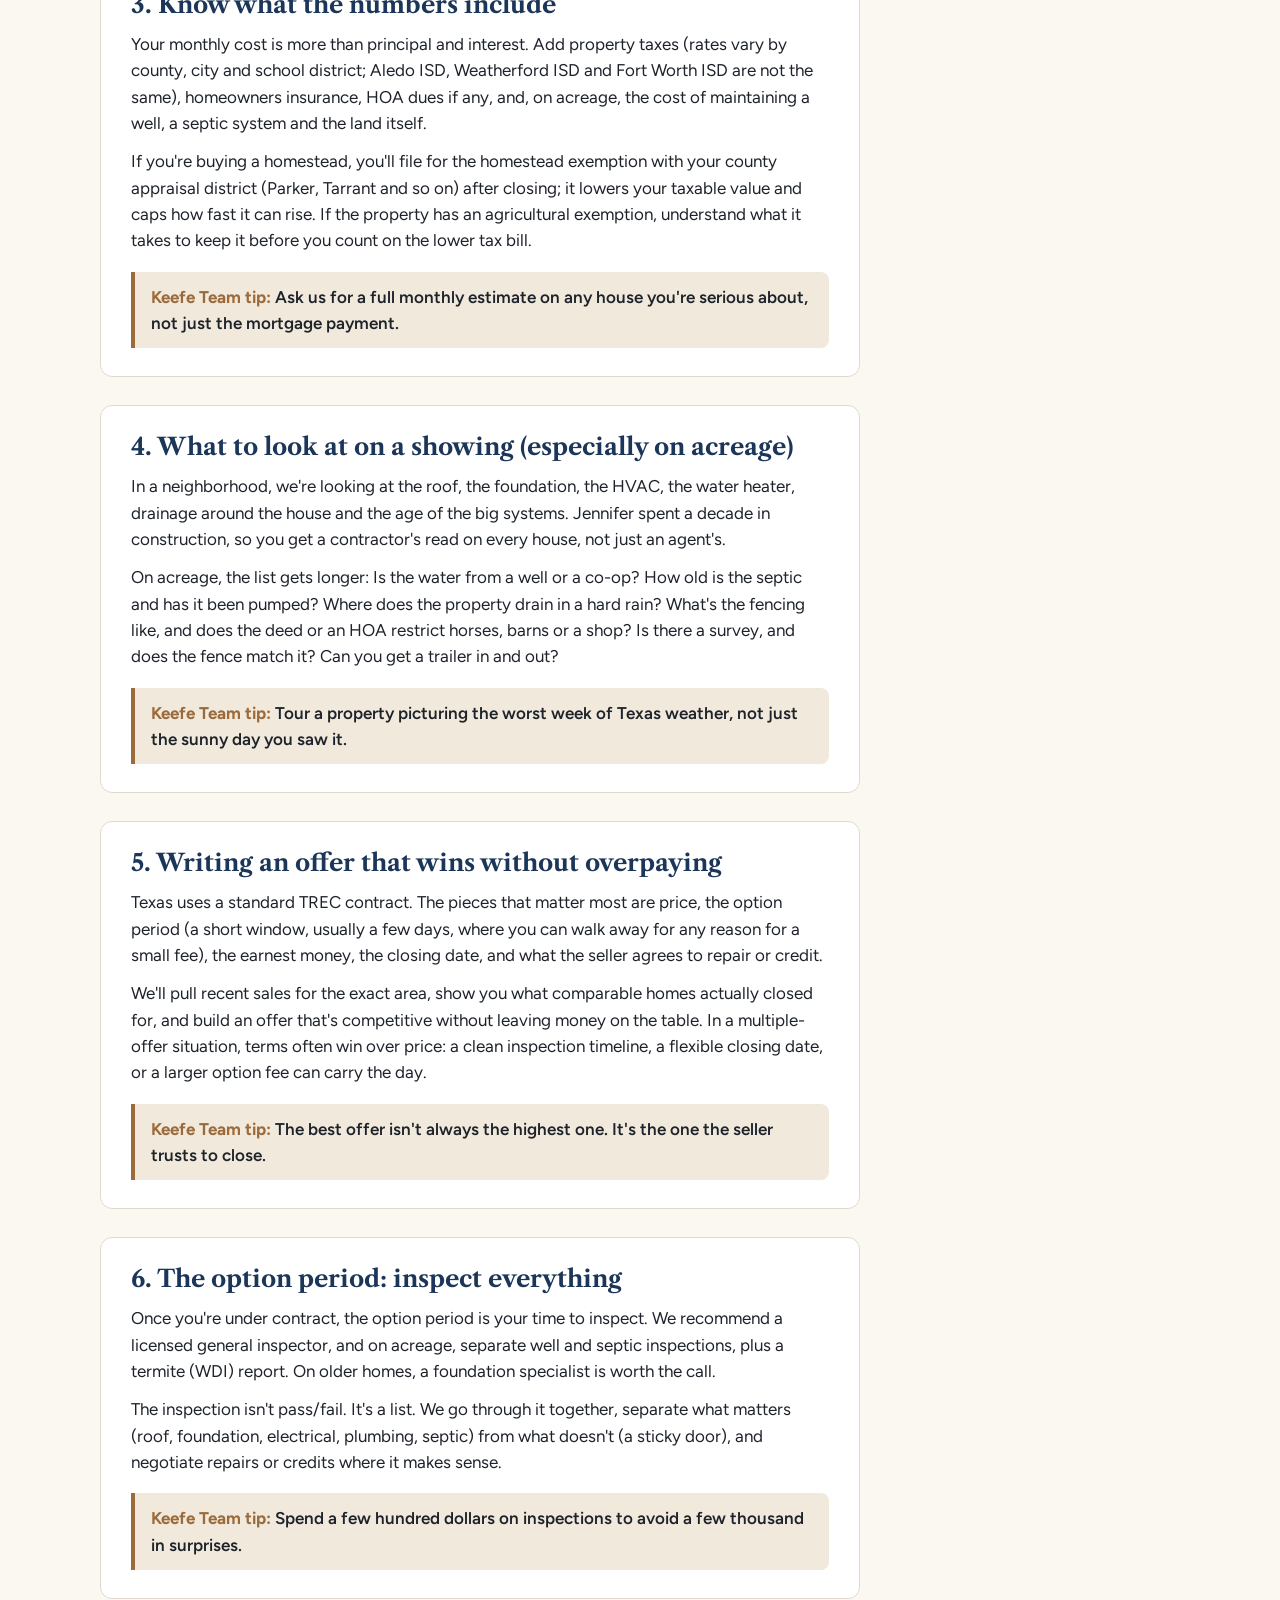
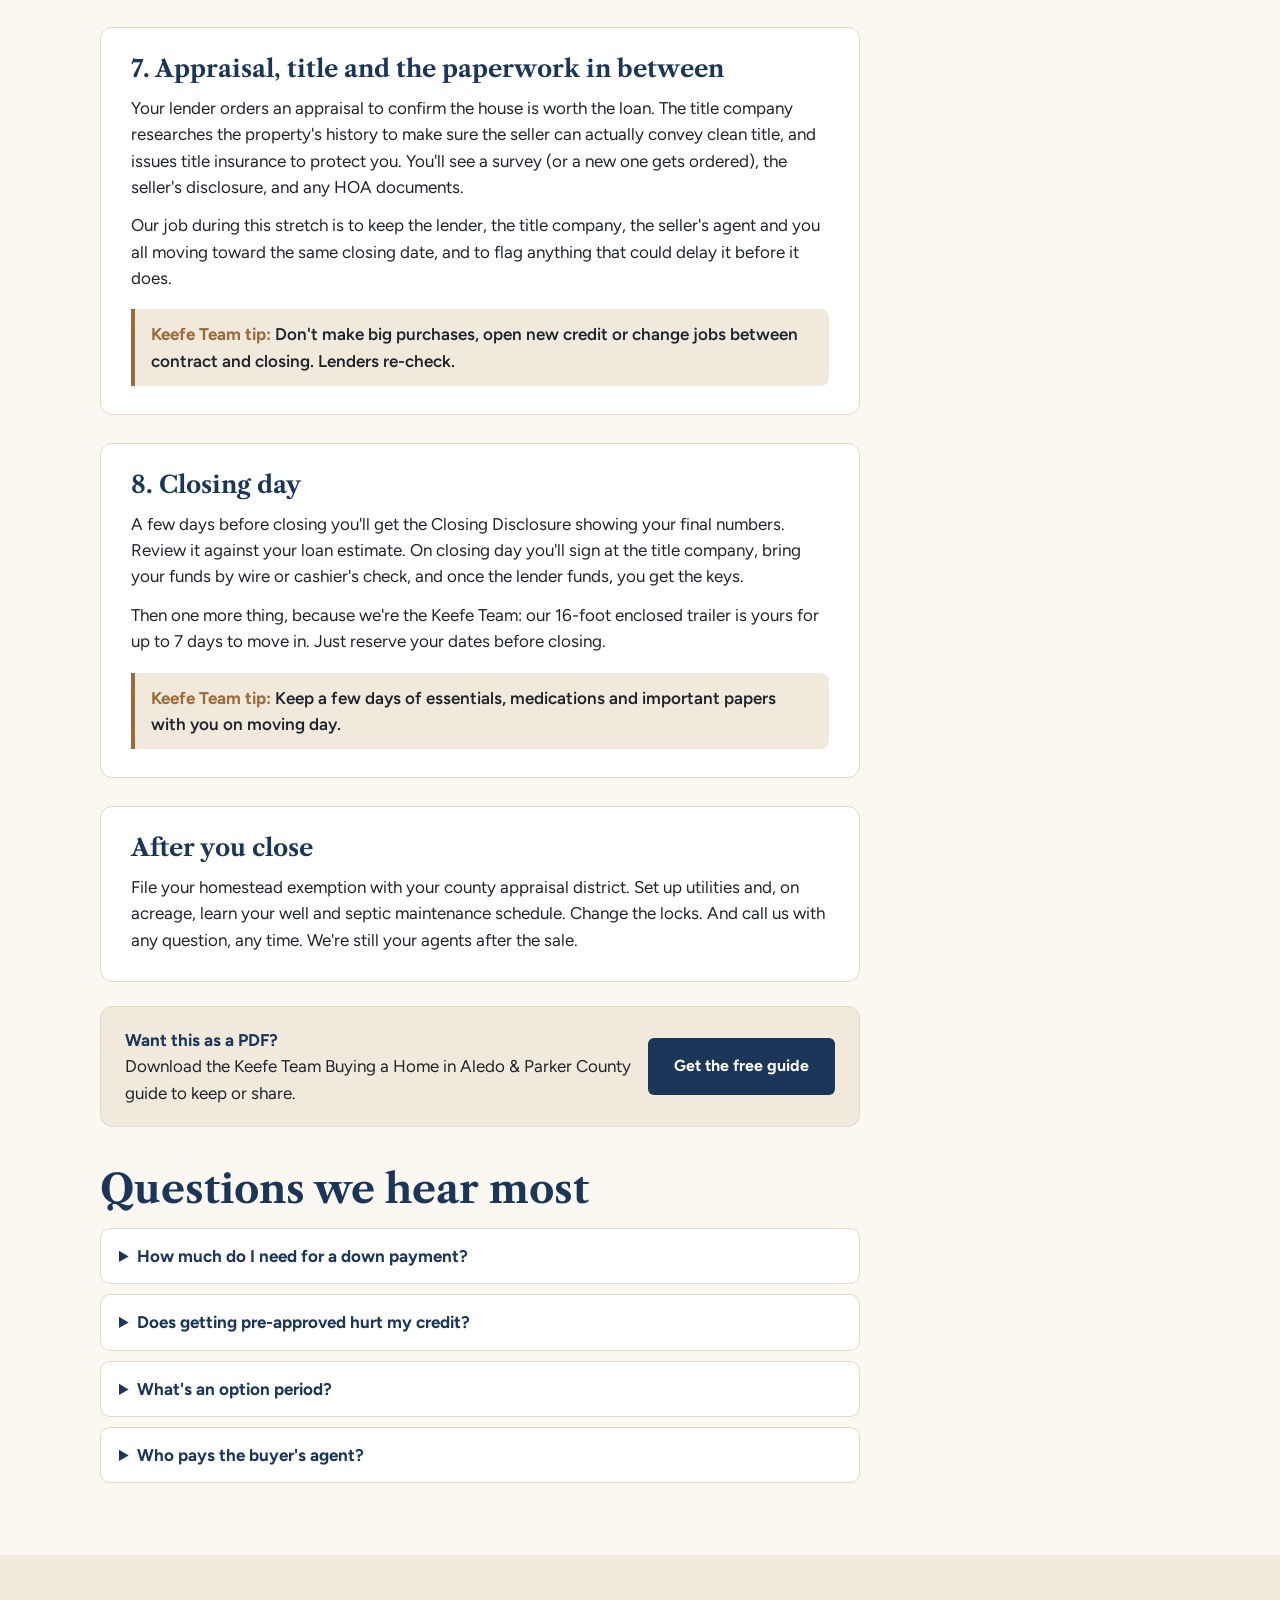
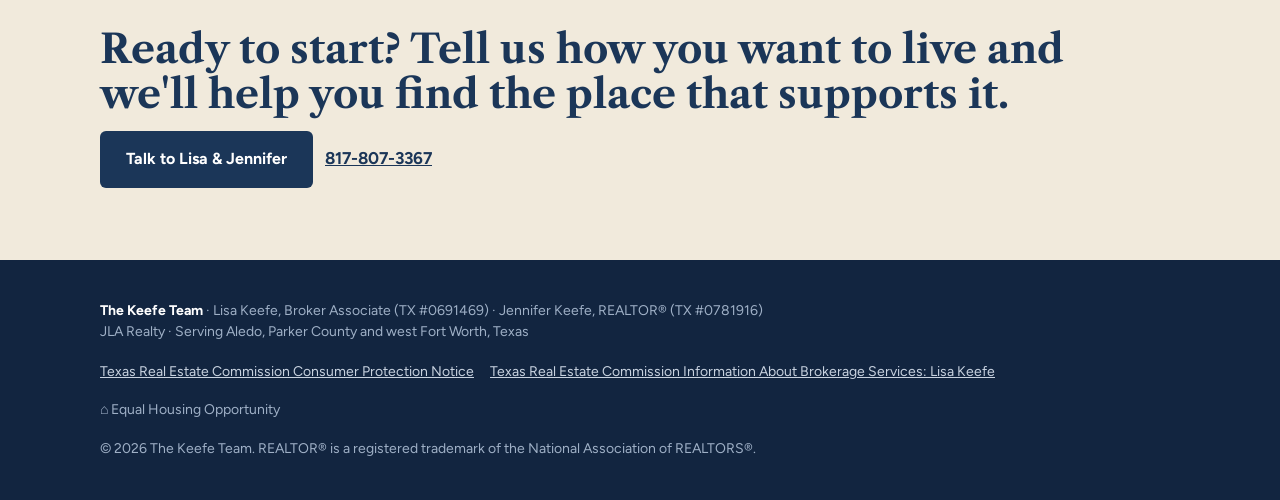
==== commit d8bbcc12: "TREC: IABS link wording per rule 531.20(b) with agent name; Consumer Protection Notice links directl" ====
--- a/buying.html
+++ b/buying.html
@@ -89,8 +89,8 @@
   <div class="in">
     <div><b style="color:#fff">The Keefe Team</b> · Lisa Keefe, Broker Associate (TX #0691469) · Jennifer Keefe, REALTOR® (TX #0781916)<br>JLA Realty · Serving Aledo, Parker County and west Fort Worth, Texas</div>
     <div class="legal">
-      <a href="https://www.trec.texas.gov/forms/consumer-protection-notice" target="_blank" rel="noopener">Texas Real Estate Commission Consumer Protection Notice</a>
-      <a href="/iabs-consumer-protection-notice.pdf" target="_blank" rel="noopener">Information About Brokerage Services (IABS)</a>
+      <a href="https://www.trec.texas.gov/sites/default/files/pdf-forms/CN%201-5.pdf" target="_blank" rel="noopener">Texas Real Estate Commission Consumer Protection Notice</a>
+      <a href="/iabs-consumer-protection-notice.pdf" target="_blank" rel="noopener">Texas Real Estate Commission Information About Brokerage Services: Lisa Keefe</a>
       <span class="eho">⌂ Equal Housing Opportunity</span>
     </div>
     <div>© 2026 The Keefe Team. REALTOR® is a registered trademark of the National Association of REALTORS®.</div>
--- a/site.css
+++ b/site.css
@@ -42,7 +42,7 @@
 .brand{display:flex;align-items:center;gap:12px;text-decoration:none;color:var(--navy)}
 .brand .mark{width:40px;height:40px;border-radius:8px;background:var(--navy);display:grid;place-items:center;color:#fff;font-family:var(--display);font-weight:700;font-size:18px}
 .brand b{font-family:var(--display);font-size:20px;line-height:1}
-.brand small{display:block;white-space:nowrap;font-size:11px;letter-spacing:.12em;text-transform:uppercase;color:var(--muted);font-family:var(--body)}
+.brand small{display:block;white-space:nowrap;font-size:13px;font-weight:700;letter-spacing:.06em;text-transform:uppercase;color:var(--navy);font-family:var(--body);margin-top:3px}
 nav ul{display:flex;gap:18px;list-style:none;margin:0;padding:0;font-weight:600;font-size:14px}
 nav ul a{text-decoration:none;color:var(--ink)}
 nav .call{white-space:nowrap}
@@ -59,9 +59,9 @@
 .hero-img{width:100%;height:auto;border-radius:10px;box-shadow:0 30px 60px rgba(0,0,0,.35);object-fit:cover}
 .portrait{width:100%;height:auto;border-radius:10px;aspect-ratio:3/4;object-fit:cover}
 .strip{display:grid;grid-template-columns:repeat(4,1fr);gap:12px;margin-top:36px}
-.strip img{width:100%;height:100%;aspect-ratio:1;object-fit:cover;border-radius:8px}
-.strip figure{margin:0;display:grid;gap:8px}
-.strip figcaption{font-size:13px;color:#C9D3E0}
+.strip img{display:block;width:100%;height:auto;aspect-ratio:1;object-fit:cover;border-radius:8px}
+.strip figure{margin:0;display:block}
+.strip figcaption{display:block;margin-top:10px;font-size:14px;line-height:1.4;color:#fff;font-weight:600}
 @media (max-width:860px){.strip{grid-template-columns:repeat(2,1fr)}}
 .band-photo{position:relative;background:url(/img/sunset-horses.jpg) center/cover no-repeat;min-height:320px;display:grid;align-items:end}
 .band-photo .in{padding-block:40px;color:#fff;text-shadow:0 2px 12px rgba(0,0,0,.6)}
@@ -132,3 +132,5 @@
 .legal{display:flex;flex-wrap:wrap;gap:16px;align-items:center}
 .eho{display:inline-flex;align-items:center;gap:8px}
 @media (prefers-reduced-motion:reduce){html{scroll-behavior:auto}}
+
+.direct .brokerline{color:#fff;font-size:15px;font-weight:700;font-family:var(--body);letter-spacing:.04em;margin-top:6px}
